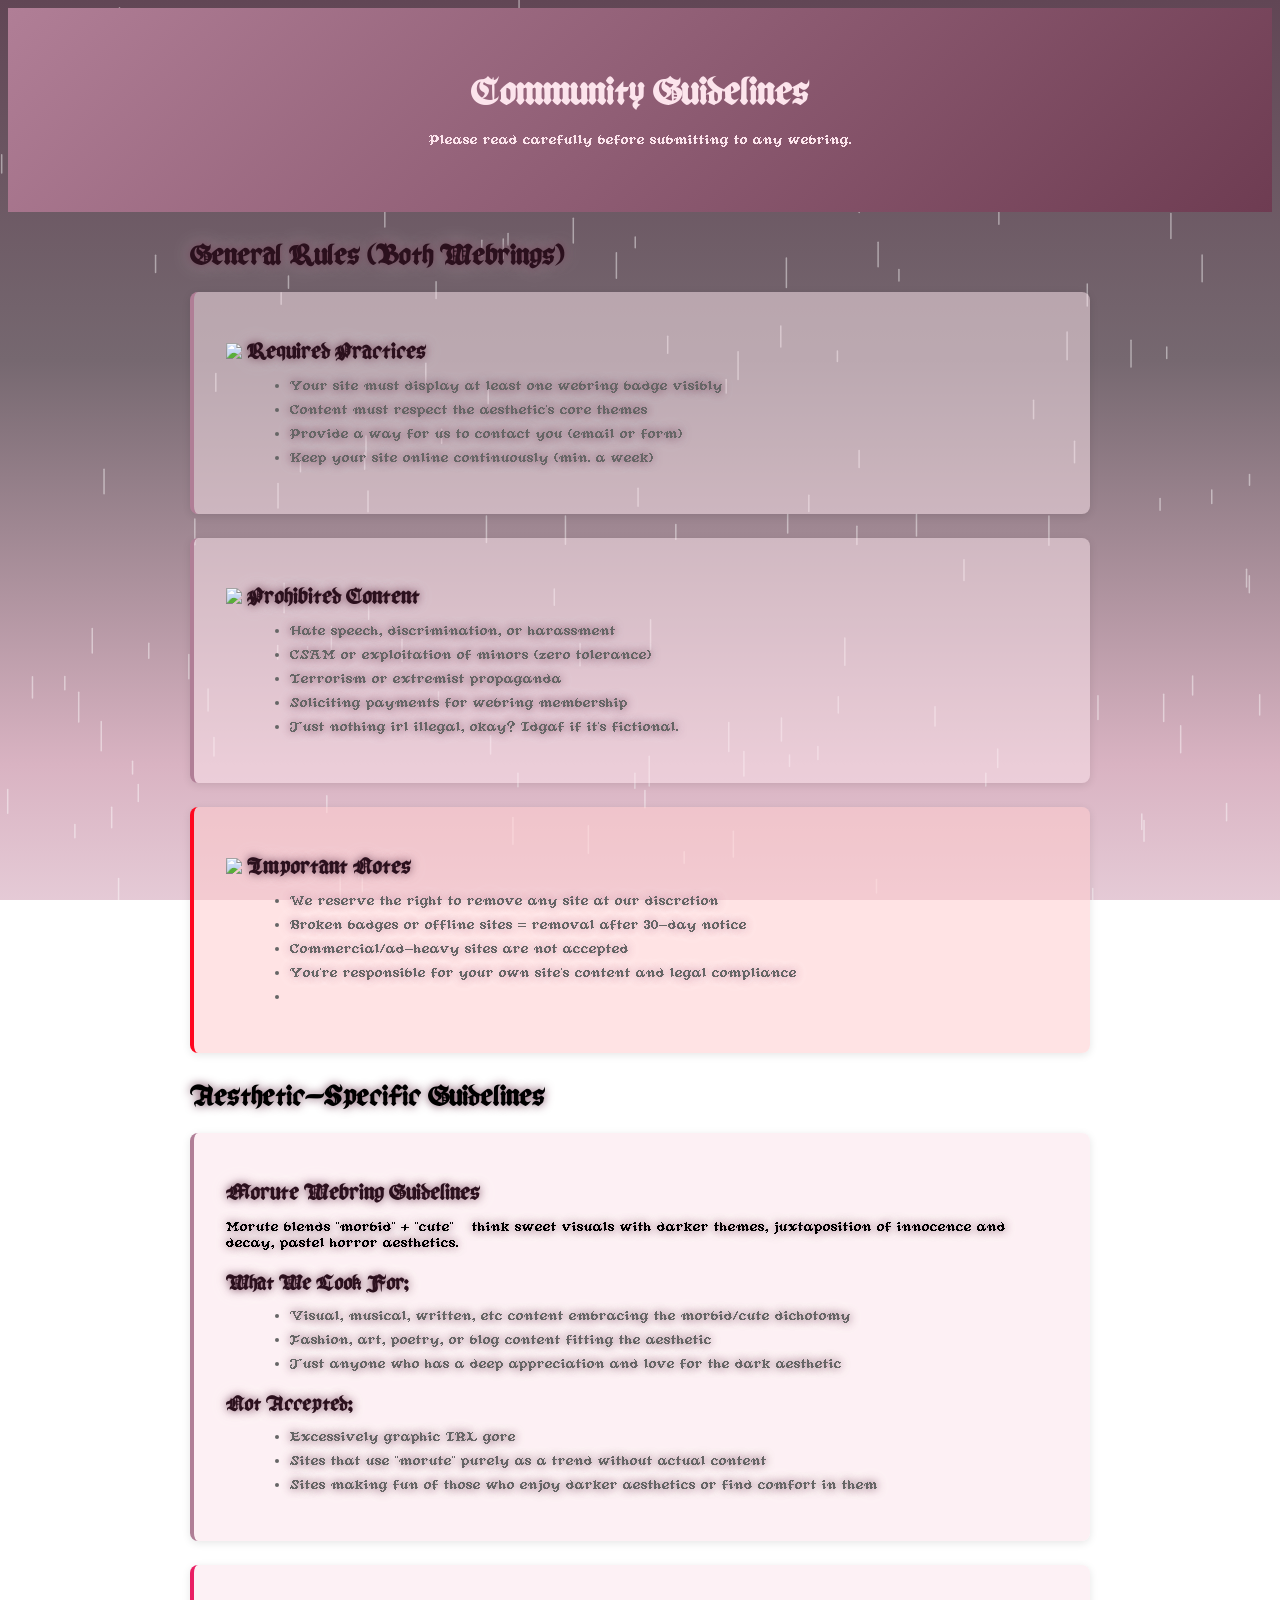
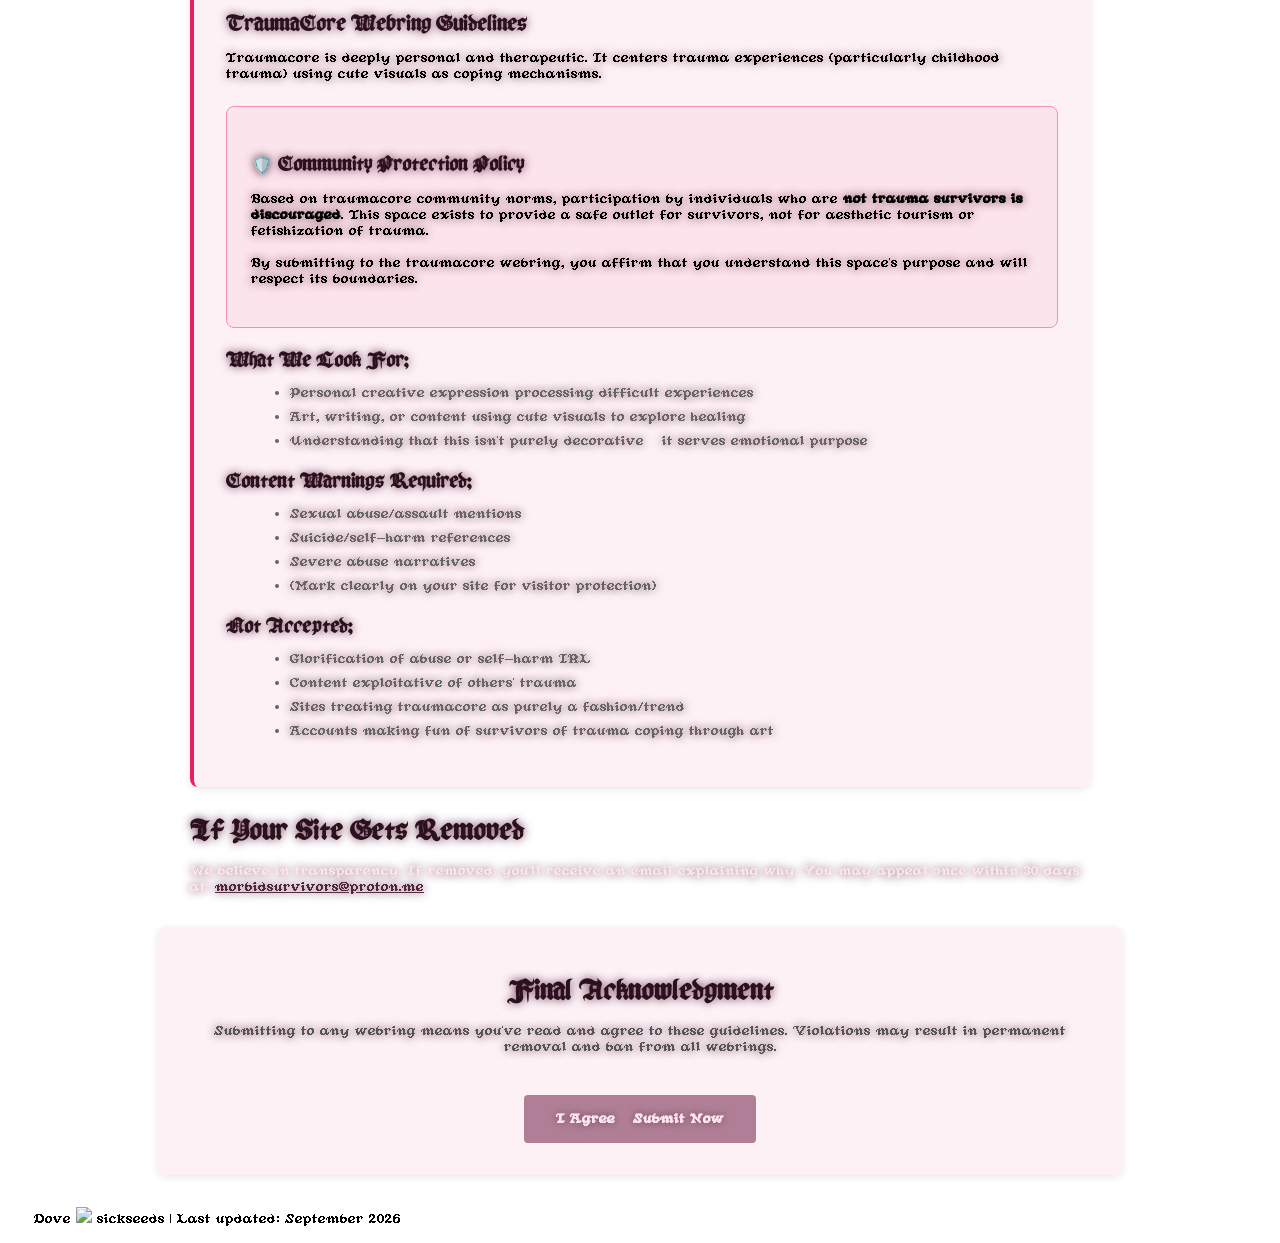
==== guidelines.html @ 80853dbf "initial commit" ====
<!DOCTYPE html>
<html lang="en">
<head>
  <meta charset="UTF-8">
  <meta name="viewport" content="width=device-width, initial-scale=1.0">
  <title>Community Guidelines | Aesthetic Webring</title>
  <link rel="stylesheet" href="css/guide.css">
  <link rel="stylesheet" href="fonts.css">
</head>
<body>
<canvas id="rainCanvas"></canvas>
  <main class="guidelines-page">
    <header class="guidelines-header">
      <h1 style="font-family: 'AdorableDoll', sans-serif; color: #fce4ec;">Community Guidelines</h1>
      <p style="font-family: 'RomanceA', sans-serif; color: rgb(252, 228, 236);">Please read carefully before submitting to any webring.</p>
    </header>

    <section class="general-rules">
      <h2 style="font-family: 'AdorableDoll', sans-serif; color: #2b101d;">General Rules (Both Webrings)</h2>
      <div style="background-color: #fce4ec85;" class="rule-card">
        <h3 style="font-family: 'AdorableDoll', sans-serif; color: #2b101d;"><img src="https://file.garden/Zpt04KL0r1V-kQd1/_old%20web/Blinkies%20and%20Similar/pixels/tumblr_inline_py77it2YTJ1wd8xpo_500.gif"> Required Practices</h3>
        <ul>
          <li style="font-family: RomanceA;">Your site must display at least one webring badge visibly</li>
          <li style="font-family: RomanceA;">Content must respect the aesthetic's core themes</li>
          <li style="font-family: RomanceA;">Provide a way for us to contact you (email or form)</li>
          <li style="font-family: RomanceA;">Keep your site online continuously (min. a week)</li>
        </ul>
      </div>

      <div style="background-color: #fce4ec85;" class="rule-card">
        <h3 style="font-family: AdorableDoll; color: #2b101d;"><img src="https://file.garden/Zpt04KL0r1V-kQd1/_old%20web/Blinkies%20and%20Similar/pixels/tumblr_inline_q1n1la96Gl1wd8xpo_500.gif"> Prohibited Content</h3>
        <ul>
          <li style="font-family: RomanceA;">Hate speech, discrimination, or harassment</li>
          <li style="font-family: RomanceA;">CSAM or exploitation of minors (zero tolerance)</li>
          <li style="font-family: RomanceA;">Terrorism or extremist propaganda</li>
          <li style="font-family: RomanceA;">Soliciting payments for webring membership</li>
          <li style="font-family: RomanceA;">Just nothing irl illegal, okay? Idgaf if it's fictional.</li>
        </ul>
      </div>

      <div style="background-color: rgba(255, 205, 206, 0.55);" class="rule-card warning">
        <h3 style="font-family: AdorableDoll; color: #2b101d;"><img src="https://file.garden/Zpt04KL0r1V-kQd1/_old%20web/Blinkies%20and%20Similar/pixels/tumblr_c6a8bec39ee8ac288c3f7cfdcaec6e79_b88cacf1_75.webp"> Important Notes</h3>
        <ul>
          <li style="font-family: RomanceA;">We reserve the right to remove any site at our discretion</li>
          <li style="font-family: RomanceA;">Broken badges or offline sites = removal after 30-day notice</li>
          <li style="font-family: RomanceA;">Commercial/ad-heavy sites are not accepted</li>
          <li style="font-family: RomanceA;">You're responsible for your own site's content and legal compliance</li>
          <li style="font-family: RomanceA;"></li>
        </ul>
      </div>
    </section>

    <section class="aesthetic-specific">
      <h2 style="font-family: AdorableDoll;">Aesthetic-Specific Guidelines</h2>

      <div style="background-color: rgba(252, 228, 236, 0.55);" class="guideline-card">
        <h3 style="font-family: AdorableDoll; color: #2b101d;">Morute Webring Guidelines</h3>
        <p style="font-family: RomanceA;" class="description">
          Morute blends "morbid" + "cute" — think sweet visuals with darker themes,
          juxtaposition of innocence and decay, pastel horror aesthetics.
        </p>
        <h4 style="font-family: AdorableDoll; color: #2b101d;">What We Look For:</h4>
        <ul>
          <li style="font-family: RomanceA;">Visual, musical, written, etc content embracing the morbid/cute dichotomy</li>
          <li style="font-family: RomanceA;">Fashion, art, poetry, or blog content fitting the aesthetic</li>
          <li style="font-family: RomanceA;">Just anyone who has a deep appreciation and love for the dark aesthetic</li>
        </ul>
        <h4 style="font-family: AdorableDoll; color: #2b101d;">Not Accepted:</h4>
        <ul>
          <li style="font-family: RomanceA;">Excessively graphic IRL gore</li>
          <li style="font-family: RomanceA;">Sites that use "morute" purely as a trend without actual content</li>
          <li style="font-family: RomanceA;">Sites making fun of those who enjoy darker aesthetics or find comfort in them</li>
        </ul>
      </div>

      <div style="background-color: rgba(252, 228, 236, 0.5);" class="guideline-card special">
        <h3 style="font-family: AdorableDoll; color: #2b101d;"> TraumaCore Webring Guidelines</h3>
        <p style="font-family: RomanceA;" class="description important">
          Traumacore is deeply personal and therapeutic. It centers trauma experiences
          (particularly childhood trauma) using cute visuals as coping mechanisms.
        </p>

        <div class="warning-box">
          <h4 style="font-family: AdorableDoll; color: #2b101d;">🛡️ Community Protection Policy</h4>
          <p style="font-family: RomanceA;">
            Based on traumacore community norms, participation by individuals who are
            <strong>not trauma survivors is discouraged</strong>. This space exists to provide
            a safe outlet for survivors, not for aesthetic tourism or fetishization of trauma.
          </p>
          <p style="font-family: RomanceA;">
            By submitting to the traumacore webring, you affirm that you understand this
            space's purpose and will respect its boundaries.
          </p>
        </div>

        <h4 style="font-family: AdorableDoll; color: #2b101d;">What We Look For:</h4>
        <ul>
          <li style="font-family: RomanceA;">Personal creative expression processing difficult experiences</li>
          <li style="font-family: RomanceA;">Art, writing, or content using cute visuals to explore healing</li>
          <li style="font-family: RomanceA;">Understanding that this isn't purely decorative — it serves emotional purpose</li>
        </ul>
        <h4 style="font-family: AdorableDoll; color: #2b101d;">Content Warnings Required:</h4>
        <ul>
          <li style="font-family: RomanceA;">Sexual abuse/assault mentions</li>
          <li style="font-family: RomanceA;">Suicide/self-harm references</li>
          <li style="font-family: RomanceA;">Severe abuse narratives</li>
          <li style="font-family: RomanceA;">(Mark clearly on your site for visitor protection)</li>
        </ul>
        <h4 style="font-family: AdorableDoll; color: #2b101d;">Not Accepted:</h4>
        <ul>
          <li style="font-family: RomanceA;">Glorification of abuse or self-harm IRL</li>
          <li style="font-family: RomanceA;">Content exploitative of others' trauma</li>
          <li style="font-family: RomanceA;">Sites treating traumacore as purely a fashion/trend</li>
          <li style="font-family: RomanceA;">Accounts making fun of survivors of trauma coping through art</li>
        </ul>
      </div>
    </section>

    <section class="appeals">
      <h2 style="font-family: AdorableDoll; color: #2b101d;">If Your Site Gets Removed</h2>
      <p style="font-family: RomanceA; color: rgb(252, 228, 236);">
        We believe in transparency. If removed, you'll receive an email explaining why.
        You may appeal once within 30 days at: <a style="color: rgb(81, 38, 59);" href="mailto:morbidsurvivors@proton.me">morbidsurvivors@proton.me</a>
      </p>
    </section>

    <section style="background-color: rgba(252, 228, 236, 0.53);" class="acceptance">
      <h2 style="font-family: AdorableDoll; color: #2b101d;">Final Acknowledgment</h2>
      <p style="font-family: RomanceA; color: rgb(85, 85, 85);">
        Submitting to any webring means you've read and agree to these guidelines.
        Violations may result in permanent removal and ban from all webrings.
      </p>
      <a style="font-family: RomanceA; background-color: rgb(176, 126, 150); color: #fce4ec;" href="index.html#join" class="btn-primary">I Agree — Submit Now</a>
    </section>
  </main>

  <footer>
    <p style="font-family: RomanceA;">&copy; © Dove <img src="https://file.garden/Zpt04KL0r1V-kQd1/_old%20web/Blinkies%20and%20Similar/pixels/tumblr_b39c10ddaf7635a33cd66e21dcb56ac4_05b10913_75.webp"> sickseeds | Last updated: September 2026</p>
  </footer>
  <script>
  const canvas = document.getElementById('rainCanvas');
  const ctx = canvas.getContext('2d');

  // Resize canvas to fill window perfectly
  function resizeCanvas() {
    canvas.width = window.innerWidth;
    canvas.height = window.innerHeight;
  }
  window.addEventListener('resize', resizeCanvas);
  resizeCanvas();

  // Raindrop configuration
  const maxDrops = 150;
  const drops = [];

  for (let i = 0; i < maxDrops; i++) {
    drops.push({
      x: Math.random() * canvas.width,
      y: Math.random() * canvas.height,
      length: Math.random() * 20 + 10, // Length of rain streak
      speed: Math.random() * 4 + 6     // Falling speed
    });
  }

  // Animation Loop
  function draw() {
    ctx.clearRect(0, 0, canvas.width, canvas.height);

    ctx.strokeStyle = 'rgba(255, 255, 255, 0.45)'; // Semi-transparent white
    ctx.lineWidth = 1.5;
    ctx.lineCap = 'round';

    for (let i = 0; i < maxDrops; i++) {
      let d = drops[i];
      ctx.beginPath();
      ctx.moveTo(d.x, d.y);
      ctx.lineTo(d.x, d.y + d.length);
      ctx.stroke();
      d.y += d.speed;

      if (d.y > canvas.height) {
        d.y = -d.length;
        d.x = Math.random() * canvas.width;
      }
    }
    requestAnimationFrame(draw);
  }

  draw();
</script>
</body>
</html>
---- css/guide.css ----
/* guidelines.css additions */
.guidelines-header {
  text-align: center;
  padding: 3rem 1rem;
  background: linear-gradient(135deg, #b07e96 0%, #6e3c52 100%);
  color: white;
  animation: breatheGlow 4s ease-in-out infinite;
}
@keyframes breatheGlow {
  0%, 100% {
    box-shadow: 0 0 20px 5px rgb(161, 113, 134);
    text-shadow: 0 0 20px 5px rgb(161, 113, 134);
    transform: scale(1);
  }
  50%{
    box-shadow: 0 0 20px 5px rgb(161, 113, 134);
    text-shadow: 0 0 20px 5px rgb(161, 113, 134);
    transform: scale(1.015);
  }
}

.general-rules,
.aesthetic-specific,
.appeals,
.acceptance {
  max-width: 900px;
  margin: 2rem auto;
  padding: 0 1rem;
    text-shadow: 0 0 10px #6e3c52,
             0 0 20px rgba(255, 255, 255, 0.4);
}

.rule-card,
.guideline-card {
  background: white;
  border-radius: 8px;
  padding: 2rem;
  margin: 1.5rem 0;
  box-shadow: 0 2px 8px rgba(0,0,0,0.1);
  border-left: 4px solid #b07e96;
}

.rule-card.warning {
  border-left-color: #ff071f;
  background: #ffcdce;
  text-shadow: 0 0 10px #bd829c,
             0 0 20px rgba(255, 255, 255, 0.4);
}

.guideline-card.special {
  border-left-color: #e91e63;
  position: relative;
}

.warning-box {
  background: #fce4ec;
  border: 1px solid #f48fb1;
  border-radius: 8px;
  padding: 1.5rem;
  margin: 1.5rem 0;
}

.warning-box h4 {
  color: #c2185b;
  margin-bottom: 1rem;
  text-shadow: 0 0 10px #6e3c52,
             0 0 20px rgba(255, 255, 255, 0.4);
}

.guideline-card h3,
.rule-card h3 {
  color: #b07e96;
  margin-bottom: 1rem;
  text-shadow: 0 0 10px #6e3c52,
             0 0 20px rgba(255, 255, 255, 0.4);
}

.guideline-card h4 {
  color: #555;
  margin: 1.5rem 0 0.5rem 0;
  font-size: 1.1rem;
}

.guideline-card ul,
.rule-card ul {
  list-style: disc;
  margin-left: 1.5rem;
  color: #666;
}

.guideline-card li,
.rule-card li {
  margin: 0.5rem 0;
}

.acceptance {
  background: white;
  padding: 2rem;
  border-radius: 8px;
  text-align: center;
  box-shadow: 0 2px 8px rgba(0,0,0,0.1);
}

.btn-primary {
  display: inline-block;
  margin-top: 1.5rem;
  padding: 1rem 2rem;
  background: #b07e96;
  color: white;
  text-decoration: none;
  border-radius: 4px;
  font-weight: 600;
  transition: background 0.2s;
}

.btn-primary:hover {
  background: #b07e96;
}
#rainCanvas {
  position: fixed;
  top: 0;
  left: 0;
  width: 100vw;
  height: 100vh;
  z-index: -1;
  background: linear-gradient(to bottom, #614655 0%, #766870 40%, #D9B3C2 85%, #E5CAD6 100%);
}
---- fonts.css ----
@font-face {
    font-family: "AdorableDoll";
    src: url("fonts/AdorableDoll.ttf") format("truetype");
    font-display: swap;
}

@font-face {
    font-family: "RomanceA";
    src: url("fonts/RomanceA.ttf") format("truetype");
    font-display: swap;
}
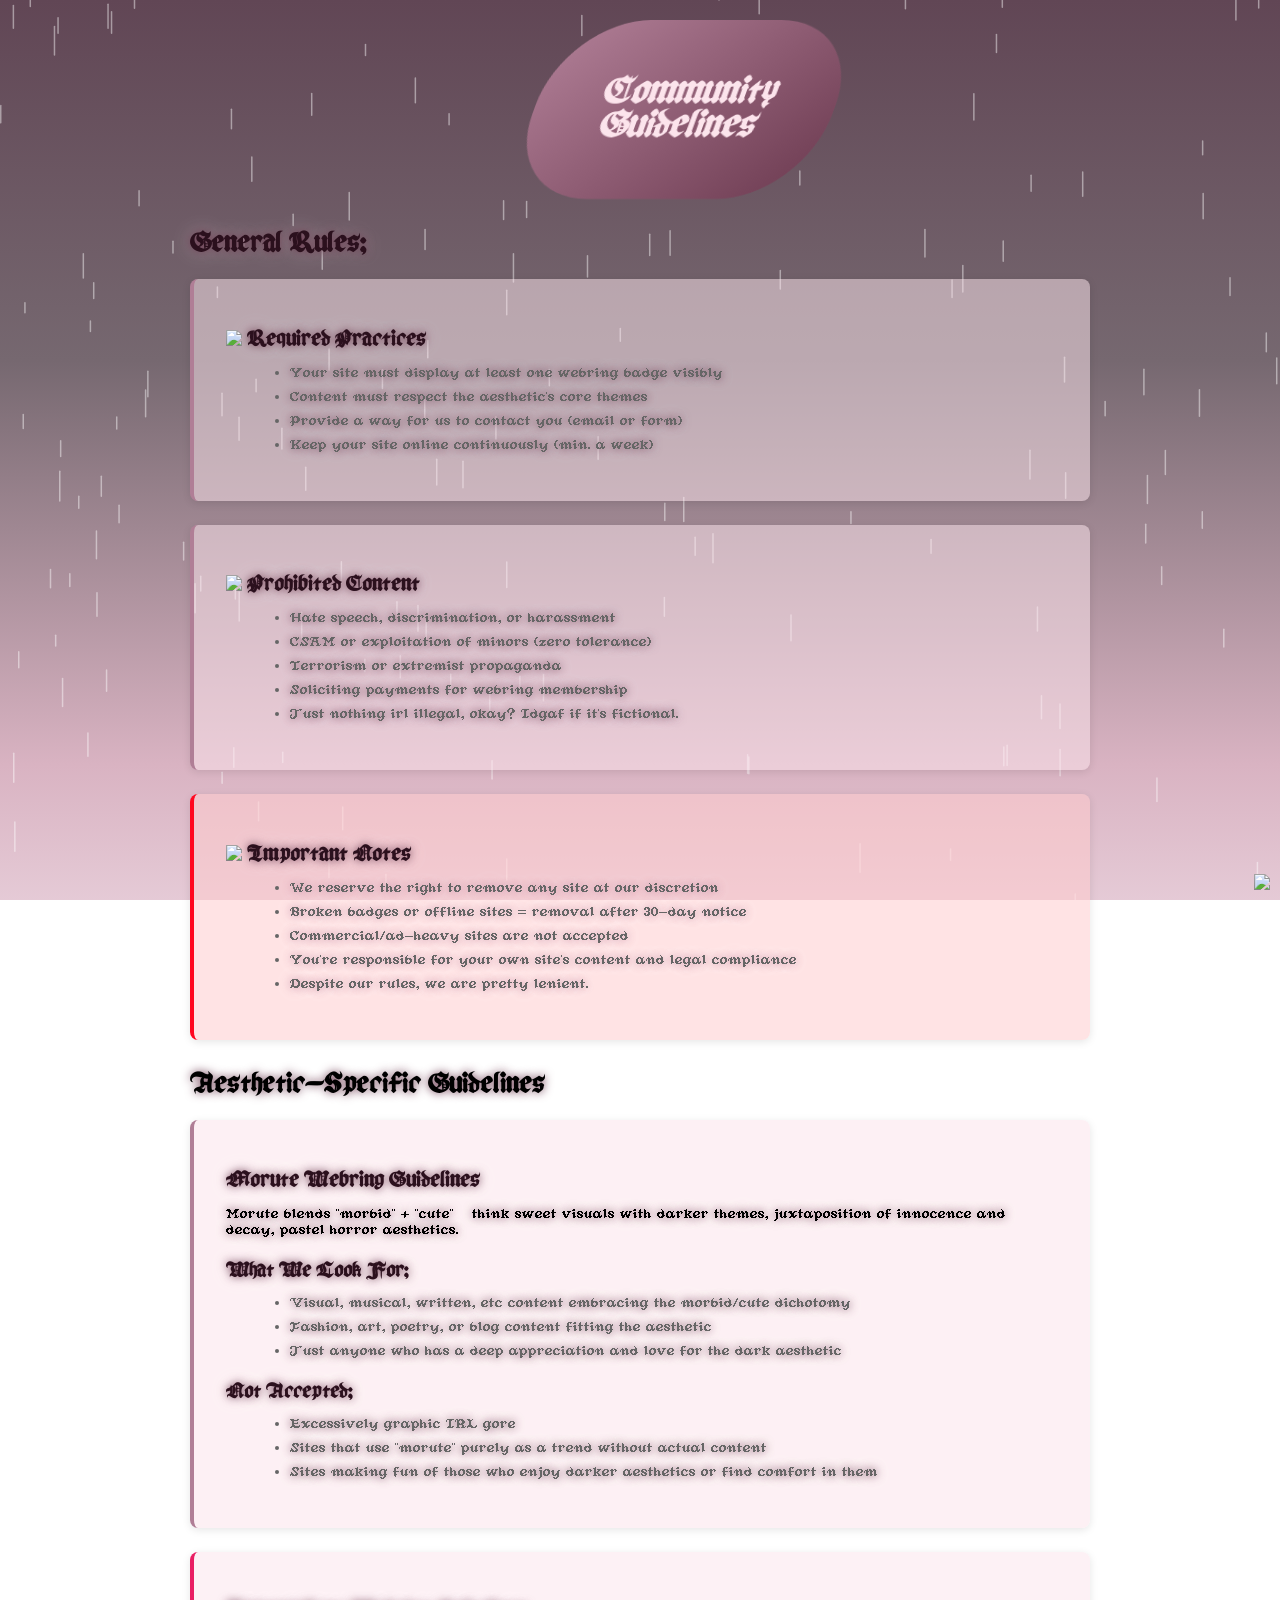
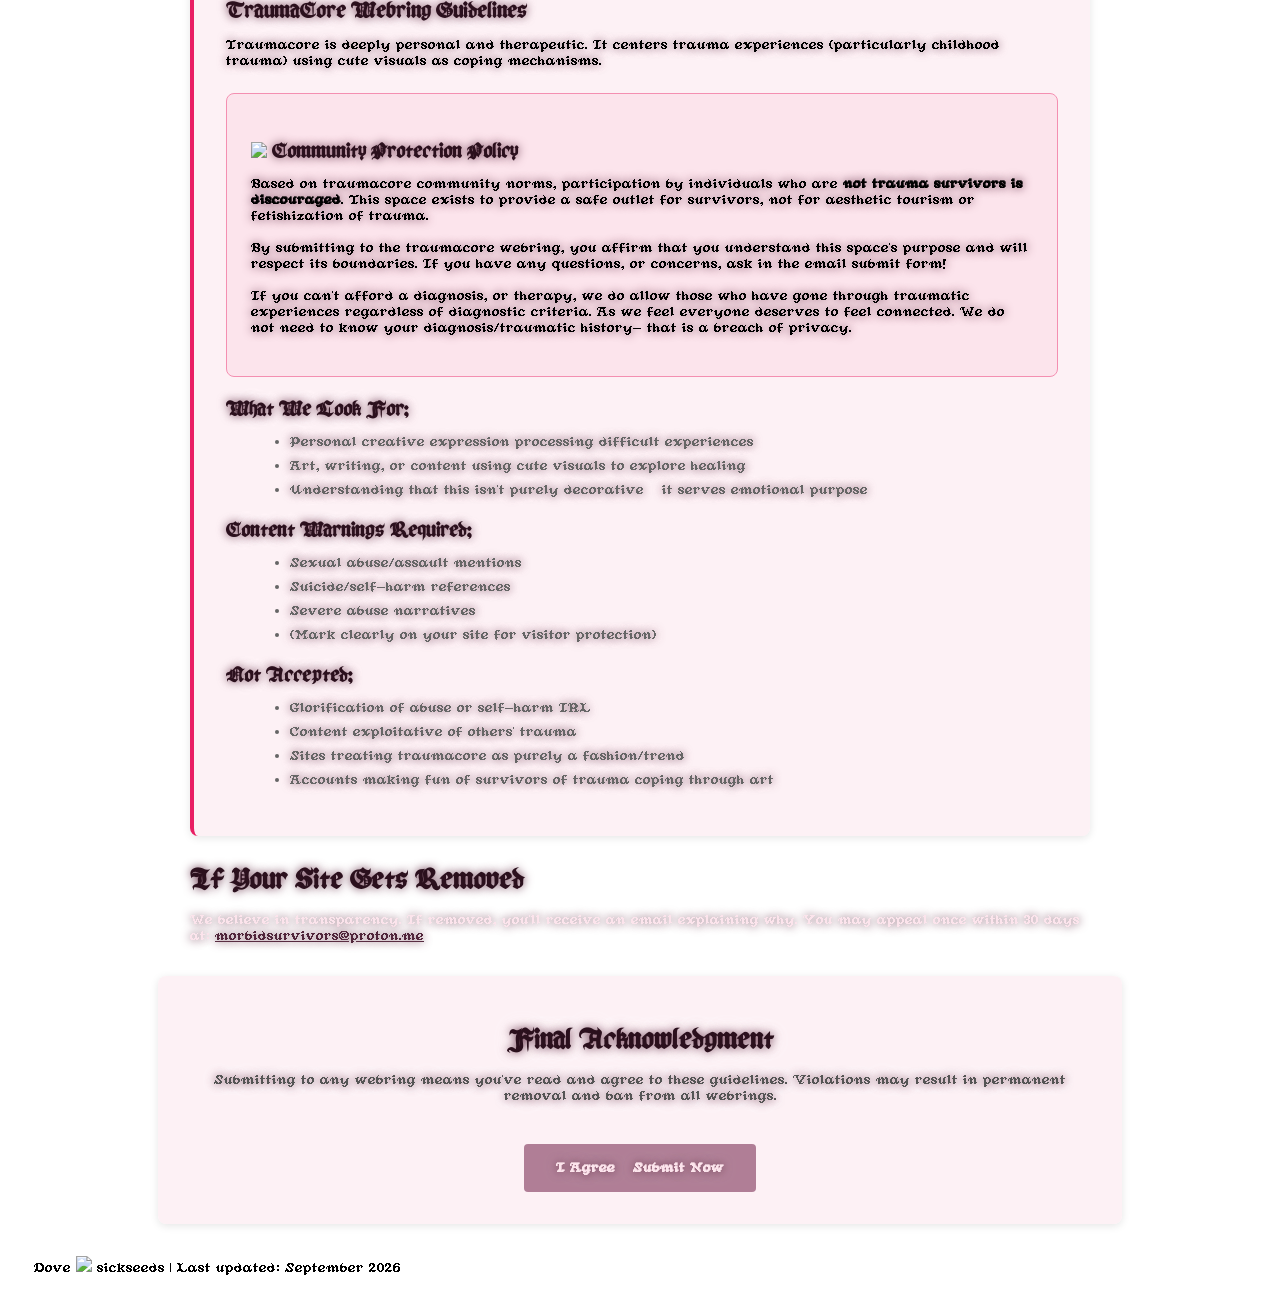
==== commit 44377bf3: "finished index, and guide pages" ====
--- a/guidelines.html
+++ b/guidelines.html
@@ -12,11 +12,10 @@
   <main class="guidelines-page">
     <header class="guidelines-header">
       <h1 style="font-family: 'AdorableDoll', sans-serif; color: #fce4ec;">Community Guidelines</h1>
-      <p style="font-family: 'RomanceA', sans-serif; color: rgb(252, 228, 236);">Please read carefully before submitting to any webring.</p>
     </header>
 
     <section class="general-rules">
-      <h2 style="font-family: 'AdorableDoll', sans-serif; color: #2b101d;">General Rules (Both Webrings)</h2>
+      <h2 style="font-family: 'AdorableDoll', sans-serif; color: #2b101d;">General Rules:</h2>
       <div style="background-color: #fce4ec85;" class="rule-card">
         <h3 style="font-family: 'AdorableDoll', sans-serif; color: #2b101d;"><img src="https://file.garden/Zpt04KL0r1V-kQd1/_old%20web/Blinkies%20and%20Similar/pixels/tumblr_inline_py77it2YTJ1wd8xpo_500.gif"> Required Practices</h3>
         <ul>
@@ -45,7 +44,7 @@
           <li style="font-family: RomanceA;">Broken badges or offline sites = removal after 30-day notice</li>
           <li style="font-family: RomanceA;">Commercial/ad-heavy sites are not accepted</li>
           <li style="font-family: RomanceA;">You're responsible for your own site's content and legal compliance</li>
-          <li style="font-family: RomanceA;"></li>
+          <li style="font-family: RomanceA;">Despite our rules, we are pretty lenient. </li>
         </ul>
       </div>
     </section>
@@ -81,7 +80,7 @@
         </p>
 
         <div class="warning-box">
-          <h4 style="font-family: AdorableDoll; color: #2b101d;">🛡️ Community Protection Policy</h4>
+          <h4 style="font-family: AdorableDoll; color: #2b101d;"><img src="https://file.garden/Zpt04KL0r1V-kQd1/_old%20web/Blinkies%20and%20Similar/pixels/tumblr_inline_q81vekokq21wd8xpo_500.gif"> Community Protection Policy</h4>
           <p style="font-family: RomanceA;">
             Based on traumacore community norms, participation by individuals who are
             <strong>not trauma survivors is discouraged</strong>. This space exists to provide
@@ -89,7 +88,11 @@
           </p>
           <p style="font-family: RomanceA;">
             By submitting to the traumacore webring, you affirm that you understand this
-            space's purpose and will respect its boundaries.
+            space's purpose and will respect its boundaries. If you have any questions, or concerns, ask in the email submit form!
+          </p>
+          <p style="font-family: RomanceA;">
+            If you can't afford a diagnosis, or therapy, we do allow those who have gone through traumatic experiences regardless of diagnostic criteria. As we feel everyone deserves to feel connected.
+            We do not need to know your diagnosis/traumatic history- that is a breach of privacy.
           </p>
         </div>
 
@@ -133,7 +136,7 @@
       <a style="font-family: RomanceA; background-color: rgb(176, 126, 150); color: #fce4ec;" href="index.html#join" class="btn-primary">I Agree — Submit Now</a>
     </section>
   </main>
-
+<img id="pagedoll" src="https://file.garden/Zpt04KL0r1V-kQd1/decos/Pink_Rosary_BY_NEIRKHVGEN_NF2U.gif">
   <footer>
     <p style="font-family: RomanceA;">&copy; © Dove <img src="https://file.garden/Zpt04KL0r1V-kQd1/_old%20web/Blinkies%20and%20Similar/pixels/tumblr_b39c10ddaf7635a33cd66e21dcb56ac4_05b10913_75.webp"> sickseeds | Last updated: September 2026</p>
   </footer>
--- a/css/guide.css
+++ b/css/guide.css
@@ -1,9 +1,15 @@
 /* guidelines.css additions */
 .guidelines-header {
   text-align: center;
-  padding: 3rem 1rem;
+  margin: 20px;
+  position: relative;
+  left: 40%;
+  width: 230px;
+  padding: 35px;
+  border-radius: 85px;
+  transform: skewX(-20deg);
   background: linear-gradient(135deg, #b07e96 0%, #6e3c52 100%);
-  color: white;
+  color: #fce4ec;
   animation: breatheGlow 4s ease-in-out infinite;
 }
 @keyframes breatheGlow {
@@ -125,3 +131,9 @@
   z-index: -1;
   background: linear-gradient(to bottom, #614655 0%, #766870 40%, #D9B3C2 85%, #E5CAD6 100%);
 }
+#pagedoll {
+  position: fixed;
+  right:10px;
+  bottom:10px;
+  z-index: 100;
+}
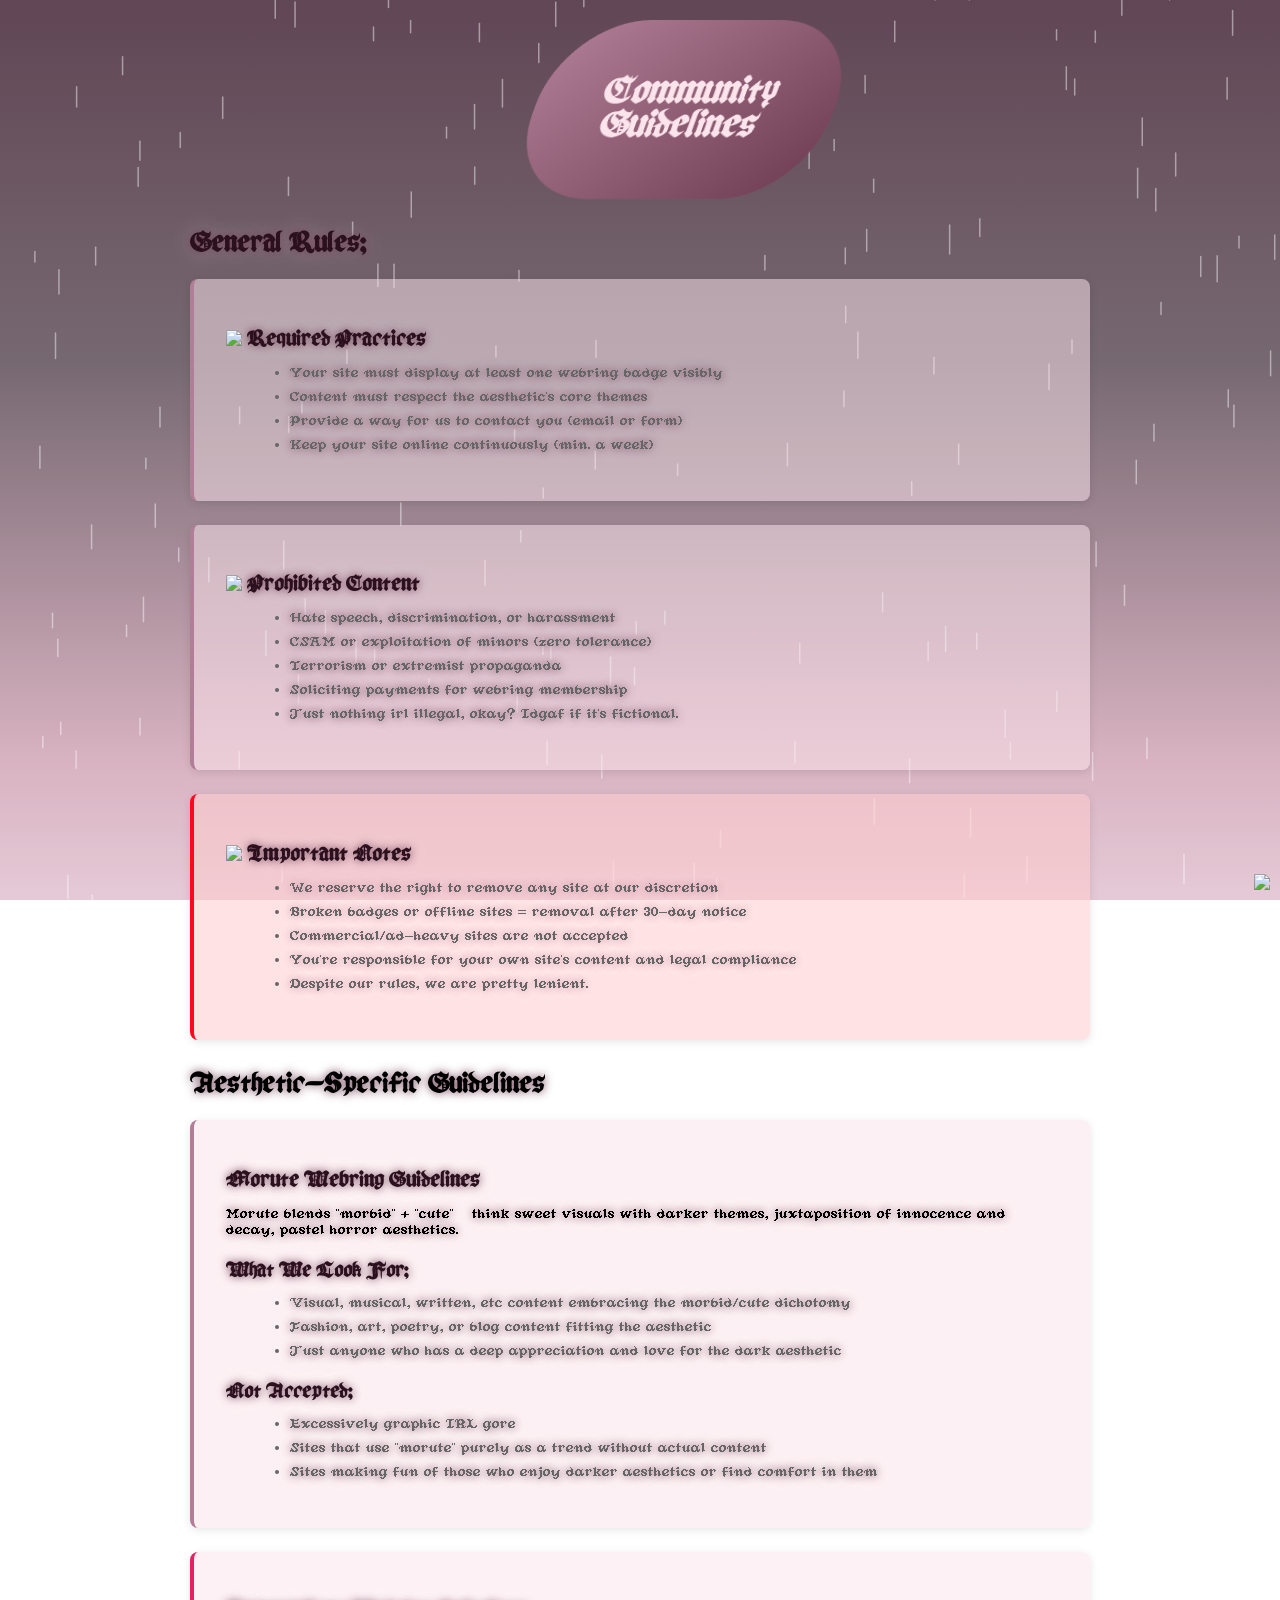
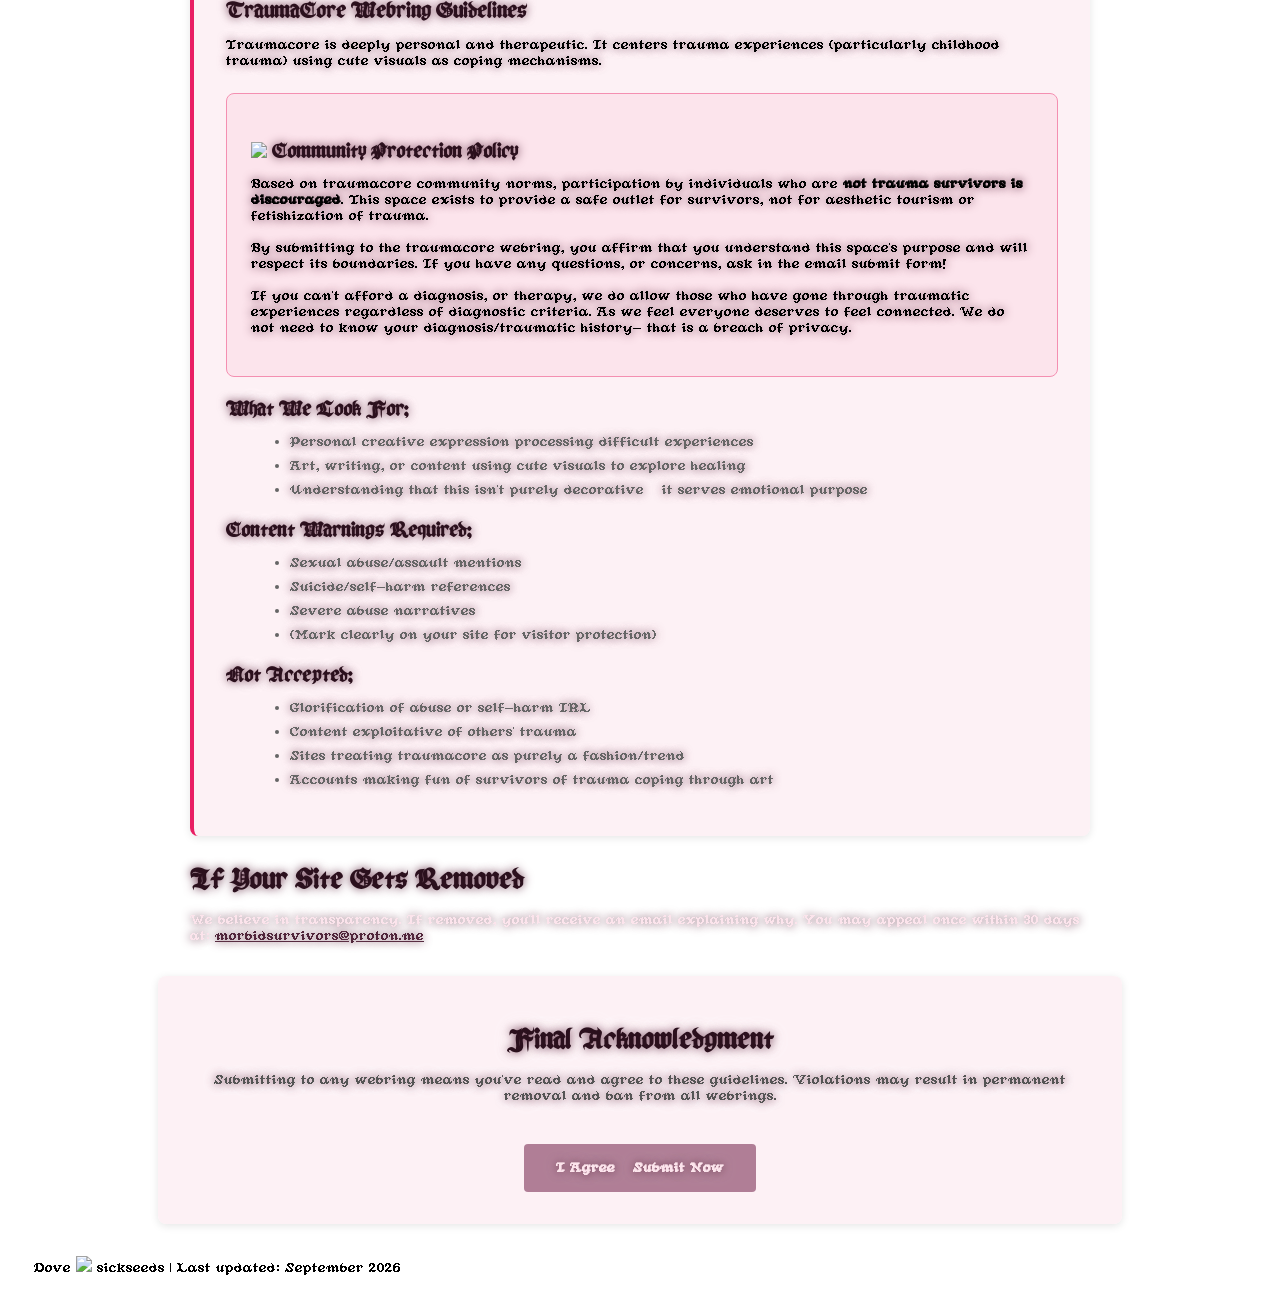
==== commit 35f44162: "edits" ====
--- a/guidelines.html
+++ b/guidelines.html
@@ -3,7 +3,7 @@
 <head>
   <meta charset="UTF-8">
   <meta name="viewport" content="width=device-width, initial-scale=1.0">
-  <title>Community Guidelines | Aesthetic Webring</title>
+  <title>Community Guidelines</title>
   <link rel="stylesheet" href="css/guide.css">
   <link rel="stylesheet" href="fonts.css">
 </head>
